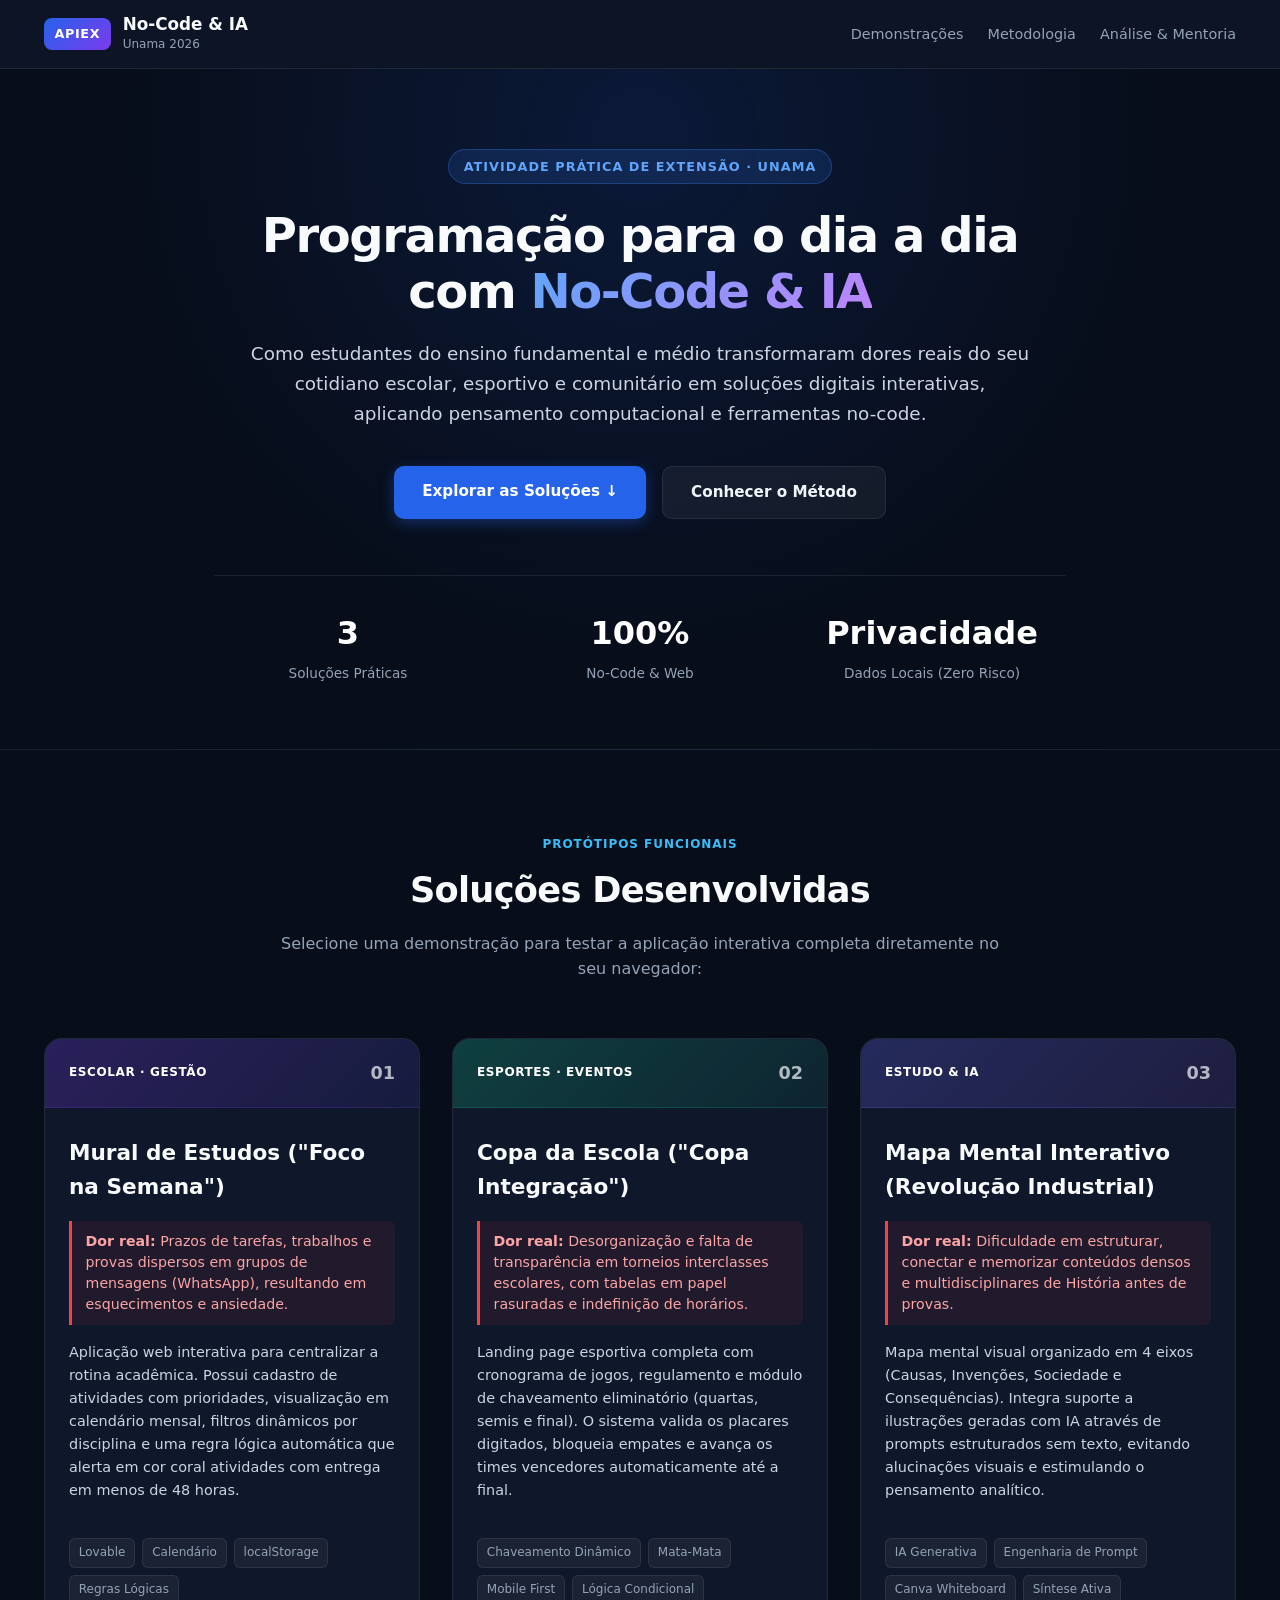
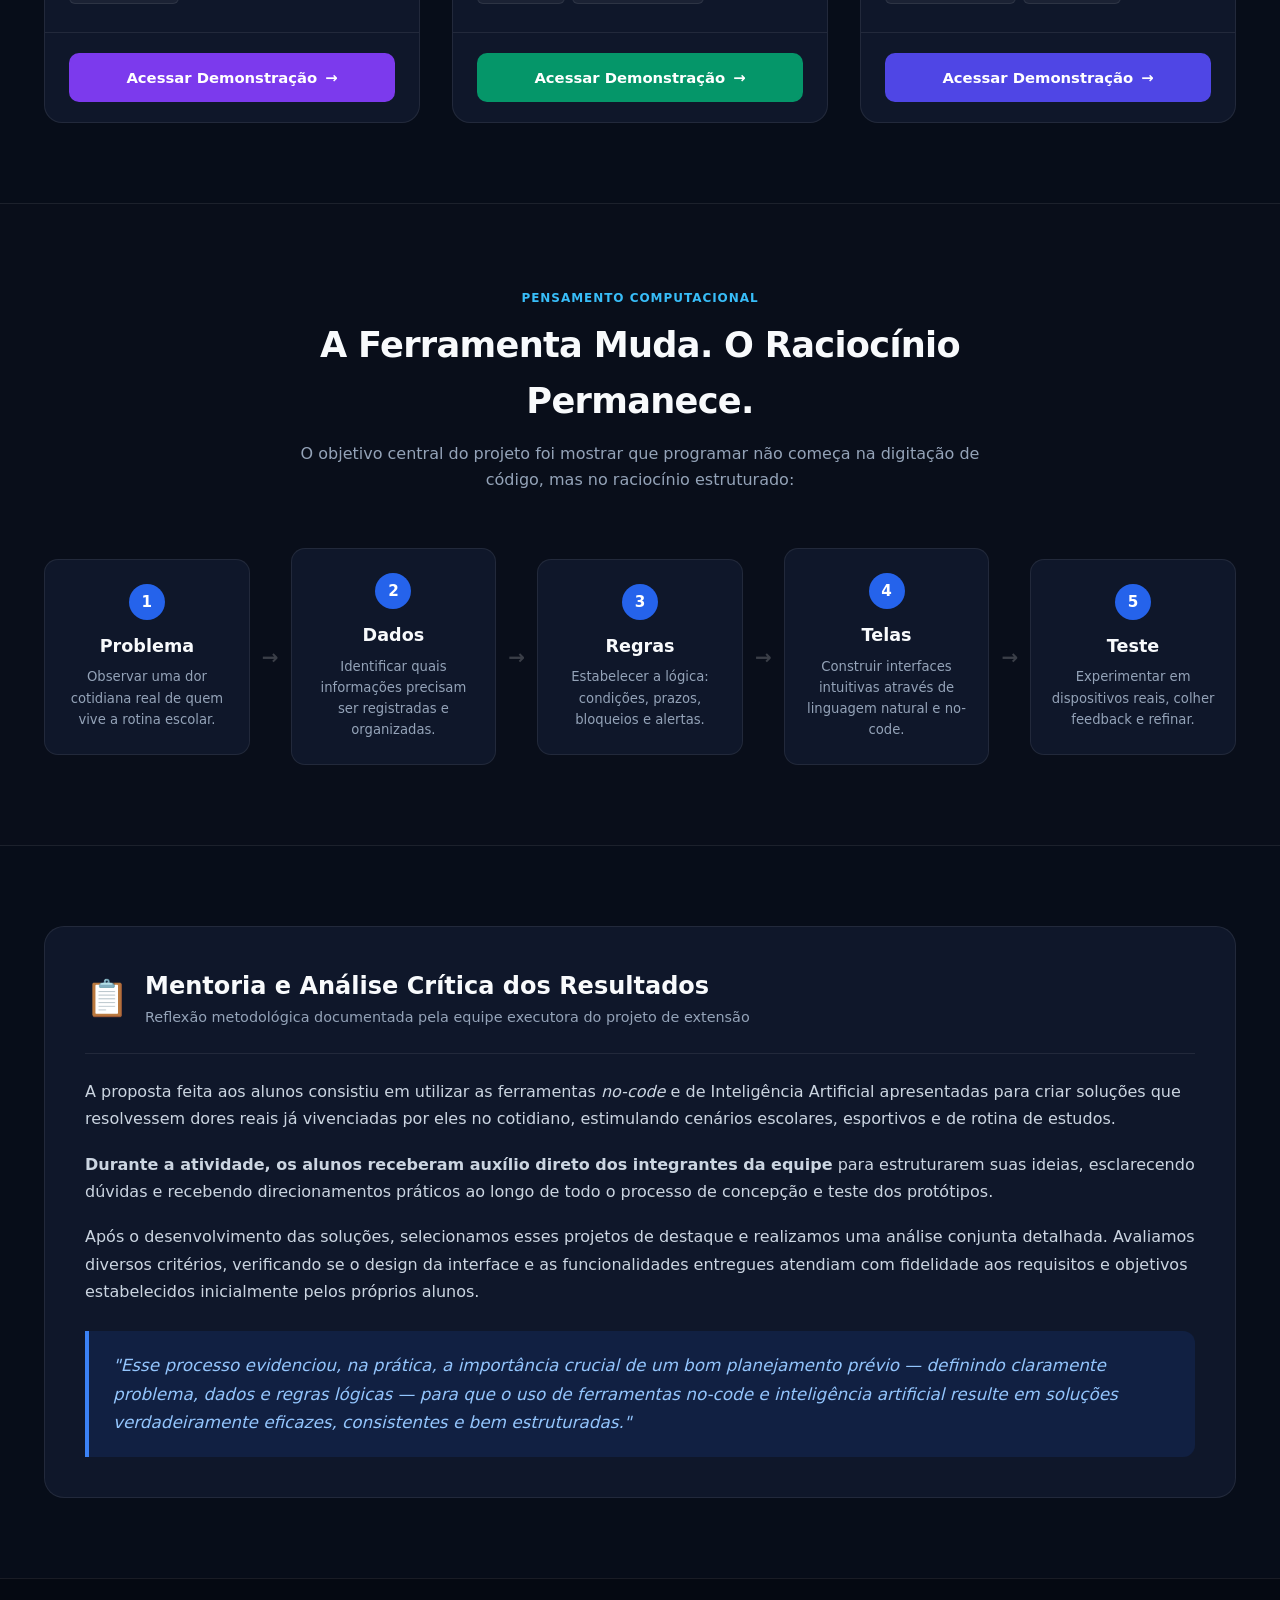
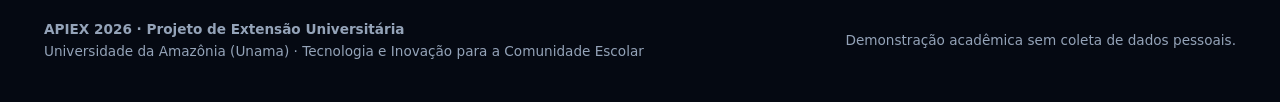
==== index.html @ aa7c6334 "feat: inicializar portal unificado de demonstracoes APIEX 2026 (Unama)" ====
<!doctype html>
<html lang="pt-BR">
<head>
  <meta charset="utf-8">
  <meta name="viewport" content="width=device-width, initial-scale=1">
  <meta name="theme-color" content="#0b1120">
  <meta name="description" content="Portal de Demonstrações APIEX 2026 (Unama) — Programação para o dia a dia com no-code e Inteligência Artificial.">
  <link rel="icon" href="data:image/svg+xml,<svg xmlns=%22http://www.w3.org/2000/svg%22 viewBox=%220 0 100 100%22><rect width=%22100%22 height=%22100%22 rx=%2225%22 fill=%22%232563eb%22/><text x=%2250%22 y=%2268%22 text-anchor=%22middle%22 font-size=%2250%22 fill=%22white%22>⚡</text></svg>">
  <title>APIEX 2026 · Portal de Demonstrações No-Code</title>
  <link rel="stylesheet" href="styles.css">
  <link rel="stylesheet" href="global-nav.css">
</head>
<body>
  <!-- Header de Navegação -->
  <header class="hub-header">
    <div class="hub-container nav-container">
      <a class="hub-brand" href="#inicio">
        <span class="hub-brand-badge">APIEX</span>
        <div>
          <span class="hub-brand-title">No-Code & IA</span>
          <span class="hub-brand-sub">Unama 2026</span>
        </div>
      </a>
      <nav class="hub-nav">
        <a href="#demos">Demonstrações</a>
        <a href="#metodo">Metodologia</a>
        <a href="#analise">Análise & Mentoria</a>
      </nav>
    </div>
  </header>

  <main id="inicio">
    <!-- Hero Section -->
    <section class="hub-hero">
      <div class="hub-container hero-container">
        <div class="hero-badge">Atividade Prática de Extensão · Unama</div>
        <h1 class="hero-title">Programação para o dia a dia com <span>No-Code & IA</span></h1>
        <p class="hero-desc">
          Como estudantes do ensino fundamental e médio transformaram dores reais do seu cotidiano escolar, esportivo e comunitário em soluções digitais interativas, aplicando pensamento computacional e ferramentas no-code.
        </p>
        <div class="hero-buttons">
          <a class="btn-primary" href="#demos">Explorar as Soluções <span aria-hidden="true">↓</span></a>
          <a class="btn-secondary" href="#metodo">Conhecer o Método</a>
        </div>
        <div class="hero-kpis">
          <div class="kpi-card">
            <strong>3</strong>
            <span>Soluções Práticas</span>
          </div>
          <div class="kpi-card">
            <strong>100%</strong>
            <span>No-Code & Web</span>
          </div>
          <div class="kpi-card">
            <strong>Privacidade</strong>
            <span>Dados Locais (Zero Risco)</span>
          </div>
        </div>
      </div>
    </section>

    <!-- Seção de Demos / Soluções -->
    <section class="hub-section" id="demos">
      <div class="hub-container">
        <div class="section-heading">
          <span class="section-tag">Protótipos Funcionais</span>
          <h2>Soluções Desenvolvidas</h2>
          <p>Selecione uma demonstração para testar a aplicação interativa completa diretamente no seu navegador:</p>
        </div>

        <div class="demos-grid">
          <!-- Card 1: Mural de Estudos -->
          <article class="demo-card">
            <div class="demo-card-top purple-theme">
              <span class="demo-badge">Escolar · Gestão</span>
              <span class="demo-num">01</span>
            </div>
            <div class="demo-card-body">
              <h3>Mural de Estudos ("Foco na Semana")</h3>
              <p class="demo-pain"><strong>Dor real:</strong> Prazos de tarefas, trabalhos e provas dispersos em grupos de mensagens (WhatsApp), resultando em esquecimentos e ansiedade.</p>
              <p class="demo-solution">Aplicação web interativa para centralizar a rotina acadêmica. Possui cadastro de atividades com prioridades, visualização em calendário mensal, filtros dinâmicos por disciplina e uma regra lógica automática que alerta em cor coral atividades com entrega em menos de 48 horas.</p>
              
              <div class="demo-tags">
                <span class="tag">Lovable</span>
                <span class="tag">Calendário</span>
                <span class="tag">localStorage</span>
                <span class="tag">Regras Lógicas</span>
              </div>
            </div>
            <div class="demo-card-footer">
              <a class="btn-demo btn-purple" href="./mural-estudos/">
                Acessar Demonstração <span aria-hidden="true">→</span>
              </a>
            </div>
          </article>

          <!-- Card 2: Copa da Escola -->
          <article class="demo-card">
            <div class="demo-card-top green-theme">
              <span class="demo-badge">Esportes · Eventos</span>
              <span class="demo-num">02</span>
            </div>
            <div class="demo-card-body">
              <h3>Copa da Escola ("Copa Integração")</h3>
              <p class="demo-pain"><strong>Dor real:</strong> Desorganização e falta de transparência em torneios interclasses escolares, com tabelas em papel rasuradas e indefinição de horários.</p>
              <p class="demo-solution">Landing page esportiva completa com cronograma de jogos, regulamento e módulo de chaveamento eliminatório (quartas, semis e final). O sistema valida os placares digitados, bloqueia empates e avança os times vencedores automaticamente até a final.</p>
              
              <div class="demo-tags">
                <span class="tag">Chaveamento Dinâmico</span>
                <span class="tag">Mata-Mata</span>
                <span class="tag">Mobile First</span>
                <span class="tag">Lógica Condicional</span>
              </div>
            </div>
            <div class="demo-card-footer">
              <a class="btn-demo btn-green" href="./copa-escola/">
                Acessar Demonstração <span aria-hidden="true">→</span>
              </a>
            </div>
          </article>

          <!-- Card 3: Mapa Mental -->
          <article class="demo-card">
            <div class="demo-card-top indigo-theme">
              <span class="demo-badge">Estudo & IA</span>
              <span class="demo-num">03</span>
            </div>
            <div class="demo-card-body">
              <h3>Mapa Mental Interativo (Revolução Industrial)</h3>
              <p class="demo-pain"><strong>Dor real:</strong> Dificuldade em estruturar, conectar e memorizar conteúdos densos e multidisciplinares de História antes de provas.</p>
              <p class="demo-solution">Mapa mental visual organizado em 4 eixos (Causas, Invenções, Sociedade e Consequências). Integra suporte a ilustrações geradas com IA através de prompts estruturados sem texto, evitando alucinações visuais e estimulando o pensamento analítico.</p>
              
              <div class="demo-tags">
                <span class="tag">IA Generativa</span>
                <span class="tag">Engenharia de Prompt</span>
                <span class="tag">Canva Whiteboard</span>
                <span class="tag">Síntese Ativa</span>
              </div>
            </div>
            <div class="demo-card-footer">
              <a class="btn-demo btn-indigo" href="./mapa-mental/">
                Acessar Demonstração <span aria-hidden="true">→</span>
              </a>
            </div>
          </article>
        </div>
      </div>
    </section>

    <!-- Seção de Metodologia -->
    <section class="hub-section dark-alt" id="metodo">
      <div class="hub-container">
        <div class="section-heading">
          <span class="section-tag">Pensamento Computacional</span>
          <h2>A Ferramenta Muda. O Raciocínio Permanece.</h2>
          <p>O objetivo central do projeto foi mostrar que programar não começa na digitação de código, mas no raciocínio estruturado:</p>
        </div>

        <div class="workflow-steps">
          <div class="work-step">
            <div class="step-circle">1</div>
            <h4>Problema</h4>
            <p>Observar uma dor cotidiana real de quem vive a rotina escolar.</p>
          </div>
          <div class="step-divider">→</div>
          <div class="work-step">
            <div class="step-circle">2</div>
            <h4>Dados</h4>
            <p>Identificar quais informações precisam ser registradas e organizadas.</p>
          </div>
          <div class="step-divider">→</div>
          <div class="work-step">
            <div class="step-circle">3</div>
            <h4>Regras</h4>
            <p>Estabelecer a lógica: condições, prazos, bloqueios e alertas.</p>
          </div>
          <div class="step-divider">→</div>
          <div class="work-step">
            <div class="step-circle">4</div>
            <h4>Telas</h4>
            <p>Construir interfaces intuitivas através de linguagem natural e no-code.</p>
          </div>
          <div class="step-divider">→</div>
          <div class="work-step">
            <div class="step-circle">5</div>
            <h4>Teste</h4>
            <p>Experimentar em dispositivos reais, colher feedback e refinar.</p>
          </div>
        </div>
      </div>
    </section>

    <!-- Seção de Análise e Mentoria -->
    <section class="hub-section" id="analise">
      <div class="hub-container">
        <div class="analysis-box">
          <div class="analysis-header">
            <span class="analysis-icon">📋</span>
            <div>
              <h3>Mentoria e Análise Crítica dos Resultados</h3>
              <p>Reflexão metodológica documentada pela equipe executora do projeto de extensão</p>
            </div>
          </div>
          <div class="analysis-content">
            <p>
              A proposta feita aos alunos consistiu em utilizar as ferramentas <em>no-code</em> e de Inteligência Artificial apresentadas para criar soluções que resolvessem dores reais já vivenciadas por eles no cotidiano, estimulando cenários escolares, esportivos e de rotina de estudos.
            </p>
            <p>
              <strong>Durante a atividade, os alunos receberam auxílio direto dos integrantes da equipe</strong> para estruturarem suas ideias, esclarecendo dúvidas e recebendo direcionamentos práticos ao longo de todo o processo de concepção e teste dos protótipos.
            </p>
            <p>
              Após o desenvolvimento das soluções, selecionamos esses projetos de destaque e realizamos uma análise conjunta detalhada. Avaliamos diversos critérios, verificando se o design da interface e as funcionalidades entregues atendiam com fidelidade aos requisitos e objetivos estabelecidos inicialmente pelos próprios alunos. 
            </p>
            <div class="highlight-quote">
              "Esse processo evidenciou, na prática, a importância crucial de um bom planejamento prévio — definindo claramente problema, dados e regras lógicas — para que o uso de ferramentas no-code e inteligência artificial resulte em soluções verdadeiramente eficazes, consistentes e bem estruturadas."
            </div>
          </div>
        </div>
      </div>
    </section>
  </main>

  <footer class="hub-footer">
    <div class="hub-container footer-container">
      <div>
        <strong>APIEX 2026 · Projeto de Extensão Universitária</strong>
        <p>Universidade da Amazônia (Unama) · Tecnologia e Inovação para a Comunidade Escolar</p>
      </div>
      <div class="footer-note">
        <span>Demonstração acadêmica sem coleta de dados pessoais.</span>
      </div>
    </div>
  </footer>
</body>
</html>
---- styles.css ----
/* Estilos Gerais do Portal de Demonstrações APIEX 2026 */
:root {
  --bg-primary: #070d19;
  --bg-surface: #0f172a;
  --bg-surface-alt: #1e293b;
  --border-color: rgba(255, 255, 255, 0.08);
  --text-main: #f8fafc;
  --text-muted: #94a3b8;
  --accent-blue: #3b82f6;
  --accent-purple: #8b5cf6;
  --accent-green: #10b981;
  --accent-coral: #f43f5e;
}

* {
  box-sizing: border-box;
  margin: 0;
  padding: 0;
}

body {
  font-family: system-ui, -apple-system, BlinkMacSystemFont, 'Segoe UI', Roboto, Helvetica, Arial, sans-serif;
  background-color: var(--bg-primary);
  color: var(--text-main);
  line-height: 1.6;
}

.hub-container {
  max-width: 1240px;
  margin: 0 auto;
  padding: 0 1.5rem;
}

/* Header */
.hub-header {
  background: rgba(15, 23, 42, 0.85);
  backdrop-filter: blur(12px);
  border-bottom: 1px solid var(--border-color);
  position: sticky;
  top: 0;
  z-index: 100;
}

.nav-container {
  display: flex;
  align-items: center;
  justify-content: space-between;
  padding-top: 0.9rem;
  padding-bottom: 0.9rem;
}

.hub-brand {
  display: flex;
  align-items: center;
  gap: 0.75rem;
  text-decoration: none;
  color: var(--text-main);
}

.hub-brand-badge {
  background: linear-gradient(135deg, #2563eb, #7c3aed);
  color: #fff;
  font-weight: 800;
  font-size: 0.8rem;
  padding: 0.35rem 0.65rem;
  border-radius: 8px;
  letter-spacing: 0.05em;
}

.hub-brand-title {
  display: block;
  font-weight: 700;
  font-size: 1.05rem;
  line-height: 1.2;
}

.hub-brand-sub {
  display: block;
  font-size: 0.75rem;
  color: var(--text-muted);
}

.hub-nav {
  display: flex;
  gap: 1.5rem;
}

.hub-nav a {
  color: var(--text-muted);
  text-decoration: none;
  font-size: 0.9rem;
  font-weight: 500;
  transition: color 0.15s ease;
}

.hub-nav a:hover {
  color: #fff;
}

/* Hero Section */
.hub-hero {
  padding: 5rem 0 4rem;
  background: radial-gradient(circle at 50% 10%, rgba(37, 99, 235, 0.15) 0%, transparent 60%);
  border-bottom: 1px solid var(--border-color);
}

.hero-container {
  text-align: center;
  max-width: 900px;
}

.hero-badge {
  display: inline-block;
  font-size: 0.8rem;
  font-weight: 700;
  text-transform: uppercase;
  letter-spacing: 0.08em;
  background: rgba(59, 130, 246, 0.15);
  color: #60a5fa;
  padding: 0.4rem 0.9rem;
  border-radius: 9999px;
  border: 1px solid rgba(59, 130, 246, 0.3);
  margin-bottom: 1.5rem;
}

.hero-title {
  font-size: 3rem;
  font-weight: 800;
  line-height: 1.15;
  letter-spacing: -0.03em;
  margin-bottom: 1.25rem;
}

.hero-title span {
  background: linear-gradient(135deg, #60a5fa 0%, #c084fc 100%);
  -webkit-background-clip: text;
  -webkit-text-fill-color: transparent;
}

.hero-desc {
  font-size: 1.15rem;
  color: #cbd5e1;
  max-width: 780px;
  margin: 0 auto 2.25rem;
  line-height: 1.65;
}

.hero-buttons {
  display: flex;
  justify-content: center;
  gap: 1rem;
  flex-wrap: wrap;
  margin-bottom: 3.5rem;
}

.btn-primary {
  background: #2563eb;
  color: #ffffff;
  padding: 0.85rem 1.75rem;
  border-radius: 10px;
  text-decoration: none;
  font-weight: 600;
  font-size: 0.95rem;
  transition: all 0.2s ease;
  box-shadow: 0 4px 14px rgba(37, 99, 235, 0.35);
}

.btn-primary:hover {
  background: #1d4ed8;
  transform: translateY(-2px);
  box-shadow: 0 6px 20px rgba(37, 99, 235, 0.45);
}

.btn-secondary {
  background: rgba(255, 255, 255, 0.05);
  color: #f1f5f9;
  border: 1px solid var(--border-color);
  padding: 0.85rem 1.75rem;
  border-radius: 10px;
  text-decoration: none;
  font-weight: 600;
  font-size: 0.95rem;
  transition: all 0.2s ease;
}

.btn-secondary:hover {
  background: rgba(255, 255, 255, 0.1);
  color: #ffffff;
}

.hero-kpis {
  display: grid;
  grid-template-columns: repeat(3, 1fr);
  gap: 1.5rem;
  padding-top: 2rem;
  border-top: 1px solid var(--border-color);
}

.kpi-card strong {
  display: block;
  font-size: 2rem;
  font-weight: 800;
  color: #ffffff;
}

.kpi-card span {
  font-size: 0.85rem;
  color: var(--text-muted);
}

/* Seções */
.hub-section {
  padding: 5rem 0;
}

.hub-section.dark-alt {
  background: #090e1a;
  border-top: 1px solid var(--border-color);
  border-bottom: 1px solid var(--border-color);
}

.section-heading {
  text-align: center;
  max-width: 720px;
  margin: 0 auto 3.5rem;
}

.section-tag {
  display: inline-block;
  font-size: 0.75rem;
  font-weight: 700;
  text-transform: uppercase;
  letter-spacing: 0.08em;
  color: #38bdf8;
  margin-bottom: 0.5rem;
}

.section-heading h2 {
  font-size: 2.2rem;
  font-weight: 800;
  letter-spacing: -0.02em;
  margin-bottom: 0.75rem;
}

.section-heading p {
  color: var(--text-muted);
  font-size: 1rem;
}

/* Grid de Demonstrações */
.demos-grid {
  display: grid;
  grid-template-columns: repeat(auto-fit, minmax(340px, 1fr));
  gap: 2rem;
}

.demo-card {
  background: var(--bg-surface);
  border: 1px solid var(--border-color);
  border-radius: 18px;
  overflow: hidden;
  display: flex;
  flex-direction: column;
  transition: transform 0.25s ease, border-color 0.25s ease, box-shadow 0.25s ease;
}

.demo-card:hover {
  transform: translateY(-5px);
  border-color: rgba(255, 255, 255, 0.2);
  box-shadow: 0 16px 36px rgba(0, 0, 0, 0.45);
}

.demo-card-top {
  padding: 1.25rem 1.5rem;
  display: flex;
  justify-content: space-between;
  align-items: center;
}

.demo-card-top.purple-theme {
  background: linear-gradient(135deg, rgba(124, 58, 237, 0.25), rgba(79, 70, 229, 0.1));
  border-bottom: 1px solid rgba(124, 58, 237, 0.2);
}

.demo-card-top.green-theme {
  background: linear-gradient(135deg, rgba(16, 185, 129, 0.25), rgba(5, 150, 105, 0.1));
  border-bottom: 1px solid rgba(16, 185, 129, 0.2);
}

.demo-card-top.indigo-theme {
  background: linear-gradient(135deg, rgba(99, 102, 241, 0.25), rgba(168, 85, 247, 0.1));
  border-bottom: 1px solid rgba(99, 102, 241, 0.2);
}

.demo-badge {
  font-size: 0.75rem;
  font-weight: 700;
  text-transform: uppercase;
  letter-spacing: 0.05em;
  color: #fff;
}

.demo-num {
  font-size: 1.1rem;
  font-weight: 800;
  opacity: 0.7;
}

.demo-card-body {
  padding: 1.75rem 1.5rem;
  flex: 1;
  display: flex;
  flex-direction: column;
}

.demo-card-body h3 {
  font-size: 1.35rem;
  font-weight: 700;
  margin-bottom: 1rem;
}

.demo-pain {
  font-size: 0.885rem;
  color: #fca5a5;
  background: rgba(239, 68, 68, 0.08);
  border-left: 3px solid #ef4444;
  padding: 0.6rem 0.85rem;
  border-radius: 0 6px 6px 0;
  margin-bottom: 1rem;
  line-height: 1.5;
}

.demo-solution {
  font-size: 0.9rem;
  color: #cbd5e1;
  margin-bottom: 1.25rem;
  line-height: 1.6;
}

.demo-tags {
  display: flex;
  flex-wrap: wrap;
  gap: 0.45rem;
  margin-top: auto;
  padding-top: 1rem;
}

.tag {
  font-size: 0.75rem;
  background: rgba(255, 255, 255, 0.05);
  color: var(--text-muted);
  border: 1px solid rgba(255, 255, 255, 0.08);
  padding: 0.25rem 0.55rem;
  border-radius: 6px;
}

.demo-card-footer {
  padding: 1.25rem 1.5rem;
  border-top: 1px solid var(--border-color);
}

.btn-demo {
  display: flex;
  align-items: center;
  justify-content: center;
  gap: 0.5rem;
  width: 100%;
  padding: 0.8rem;
  border-radius: 10px;
  text-decoration: none;
  font-weight: 600;
  font-size: 0.925rem;
  transition: all 0.2s ease;
}

.btn-purple {
  background: #7c3aed;
  color: #fff;
}
.btn-purple:hover {
  background: #6d28d9;
}

.btn-green {
  background: #059669;
  color: #fff;
}
.btn-green:hover {
  background: #047857;
}

.btn-indigo {
  background: #4f46e5;
  color: #fff;
}
.btn-indigo:hover {
  background: #4338ca;
}

/* Etapas do Raciocínio */
.workflow-steps {
  display: flex;
  align-items: center;
  justify-content: space-between;
  gap: 0.75rem;
  flex-wrap: wrap;
}

.work-step {
  background: var(--bg-surface);
  border: 1px solid var(--border-color);
  border-radius: 14px;
  padding: 1.5rem 1.25rem;
  text-align: center;
  flex: 1;
  min-width: 170px;
}

.step-circle {
  width: 36px;
  height: 36px;
  border-radius: 50%;
  background: #2563eb;
  color: #fff;
  font-weight: 800;
  font-size: 0.95rem;
  display: flex;
  align-items: center;
  justify-content: center;
  margin: 0 auto 0.75rem;
}

.work-step h4 {
  font-size: 1.1rem;
  margin-bottom: 0.4rem;
}

.work-step p {
  font-size: 0.825rem;
  color: var(--text-muted);
}

.step-divider {
  color: rgba(255, 255, 255, 0.2);
  font-size: 1.25rem;
  font-weight: bold;
}

/* Análise e Mentoria */
.analysis-box {
  background: var(--bg-surface);
  border: 1px solid var(--border-color);
  border-radius: 20px;
  padding: 2.5rem;
}

.analysis-header {
  display: flex;
  align-items: center;
  gap: 1rem;
  margin-bottom: 1.5rem;
  padding-bottom: 1.5rem;
  border-bottom: 1px solid var(--border-color);
}

.analysis-icon {
  font-size: 2.2rem;
}

.analysis-header h3 {
  font-size: 1.5rem;
  font-weight: 700;
}

.analysis-header p {
  font-size: 0.9rem;
  color: var(--text-muted);
}

.analysis-content {
  display: flex;
  flex-direction: column;
  gap: 1.15rem;
  font-size: 1rem;
  color: #cbd5e1;
  line-height: 1.7;
}

.highlight-quote {
  background: rgba(37, 99, 235, 0.12);
  border-left: 4px solid #3b82f6;
  padding: 1.25rem 1.5rem;
  border-radius: 0 12px 12px 0;
  font-style: italic;
  color: #93c5fd;
  font-size: 1.05rem;
  margin-top: 0.5rem;
}

/* Footer */
.hub-footer {
  border-top: 1px solid var(--border-color);
  padding: 2.5rem 0;
  background: #050912;
}

.footer-container {
  display: flex;
  justify-content: space-between;
  align-items: center;
  flex-wrap: wrap;
  gap: 1rem;
  font-size: 0.85rem;
  color: var(--text-muted);
}

@media (max-width: 840px) {
  .hero-title {
    font-size: 2.2rem;
  }
  .hero-kpis {
    grid-template-columns: 1fr;
    gap: 1rem;
  }
  .workflow-steps {
    flex-direction: column;
  }
  .step-divider {
    display: none;
  }
  .work-step {
    width: 100%;
  }
  .footer-container {
    flex-direction: column;
    text-align: center;
  }
}
---- global-nav.css ----
/* Global Navigation Bar for APIEX Demos Hub */
.apiex-topbar {
  background: #0f172a;
  color: #e2e8f0;
  border-bottom: 1px solid rgba(255, 255, 255, 0.1);
  font-family: system-ui, -apple-system, BlinkMacSystemFont, 'Segoe UI', Roboto, sans-serif;
  font-size: 0.875rem;
  position: sticky;
  top: 0;
  z-index: 9999;
  width: 100%;
  box-shadow: 0 4px 12px rgba(0, 0, 0, 0.15);
}

.apiex-topbar-inner {
  max-width: 1320px;
  margin: 0 auto;
  padding: 0.55rem 1.25rem;
  display: flex;
  align-items: center;
  justify-content: space-between;
  gap: 1rem;
  flex-wrap: wrap;
}

.apiex-back-link {
  display: inline-flex;
  align-items: center;
  gap: 0.45rem;
  color: #38bdf8;
  text-decoration: none;
  font-weight: 600;
  font-size: 0.85rem;
  transition: color 0.15s ease, transform 0.15s ease;
}

.apiex-back-link:hover {
  color: #7dd3fc;
  transform: translateX(-2px);
}

.apiex-demos-nav {
  display: inline-flex;
  align-items: center;
  gap: 0.45rem;
  flex-wrap: wrap;
}

.apiex-label {
  color: #94a3b8;
  font-size: 0.75rem;
  font-weight: 600;
  text-transform: uppercase;
  letter-spacing: 0.05em;
  margin-right: 0.2rem;
}

.apiex-nav-link {
  color: #cbd5e1;
  text-decoration: none;
  padding: 0.25rem 0.7rem;
  border-radius: 9999px;
  background: rgba(255, 255, 255, 0.05);
  border: 1px solid rgba(255, 255, 255, 0.08);
  font-size: 0.8rem;
  transition: all 0.15s ease;
}

.apiex-nav-link:hover {
  background: rgba(255, 255, 255, 0.14);
  color: #ffffff;
}

.apiex-nav-link.active {
  background: #2563eb;
  color: #ffffff;
  border-color: #60a5fa;
  font-weight: 600;
}

@media (max-width: 640px) {
  .apiex-topbar-inner {
    padding: 0.5rem 0.75rem;
  }
  .apiex-label {
    display: none;
  }
}
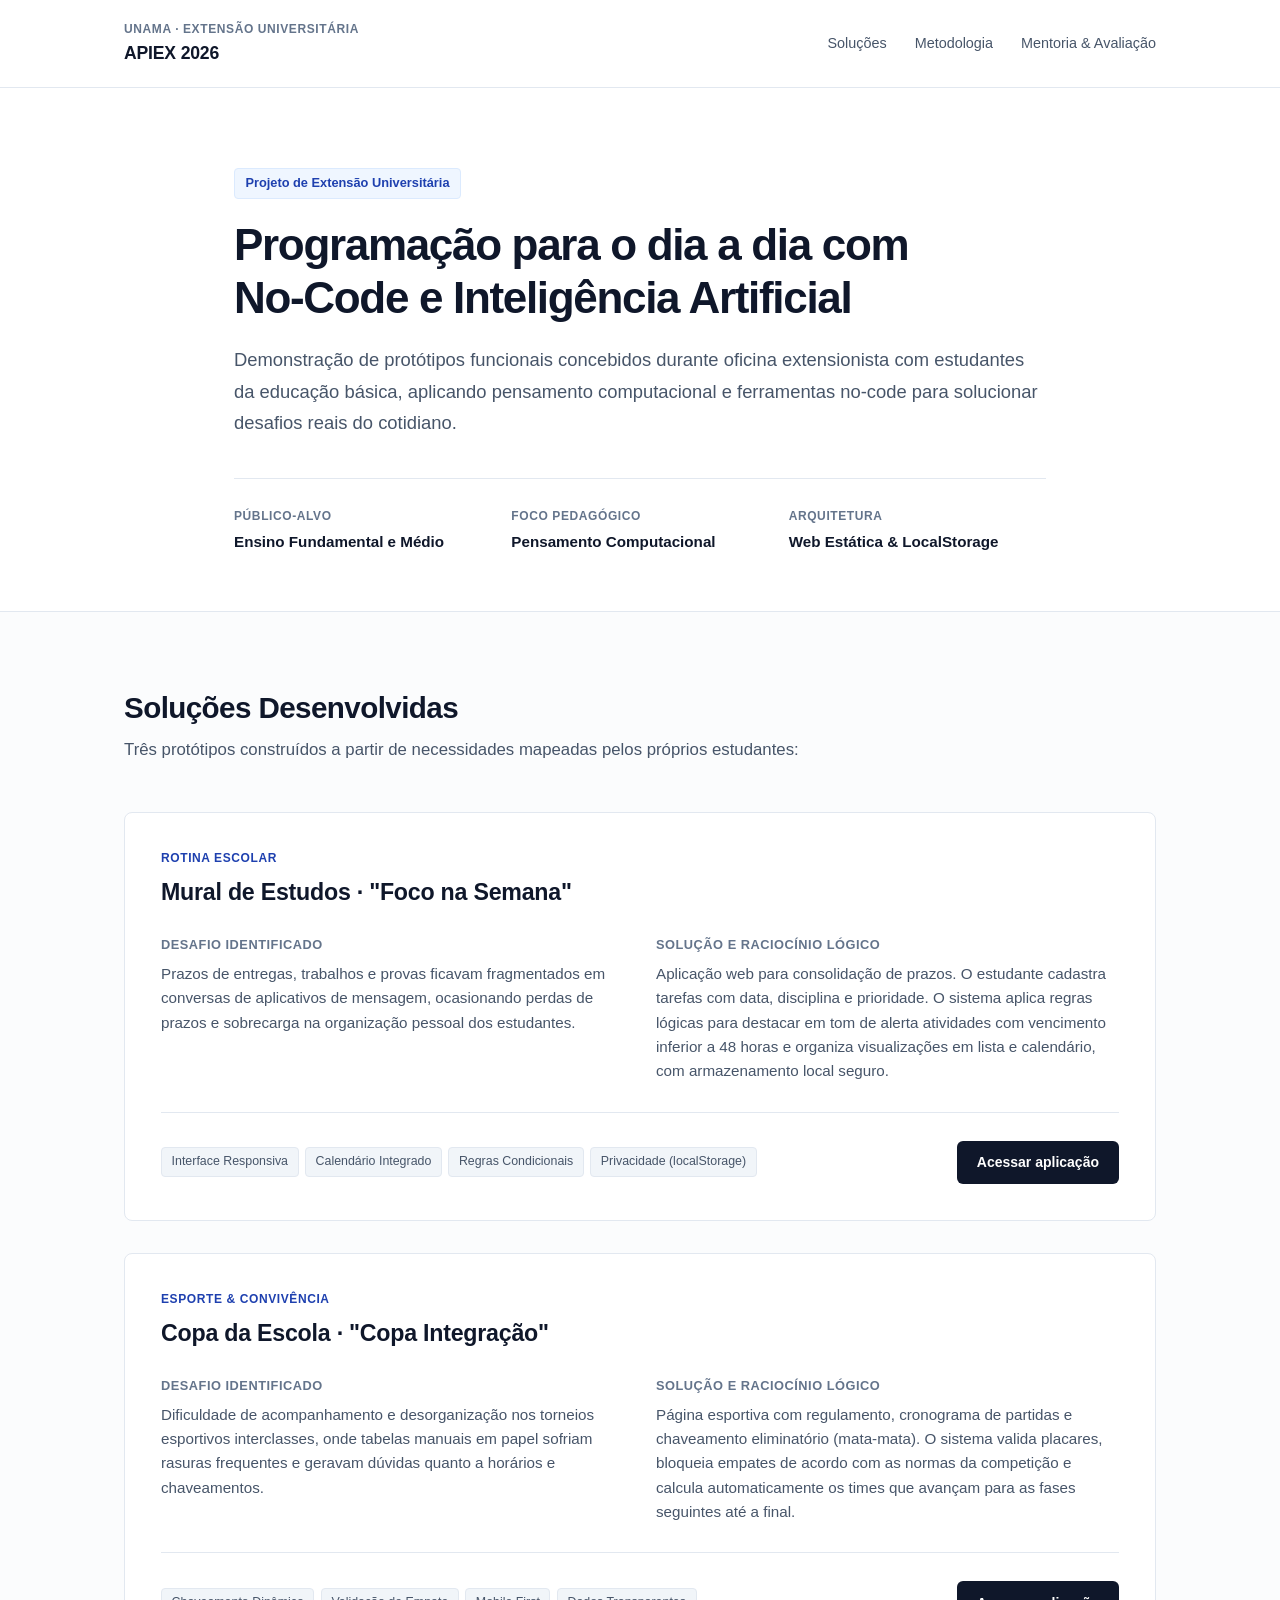
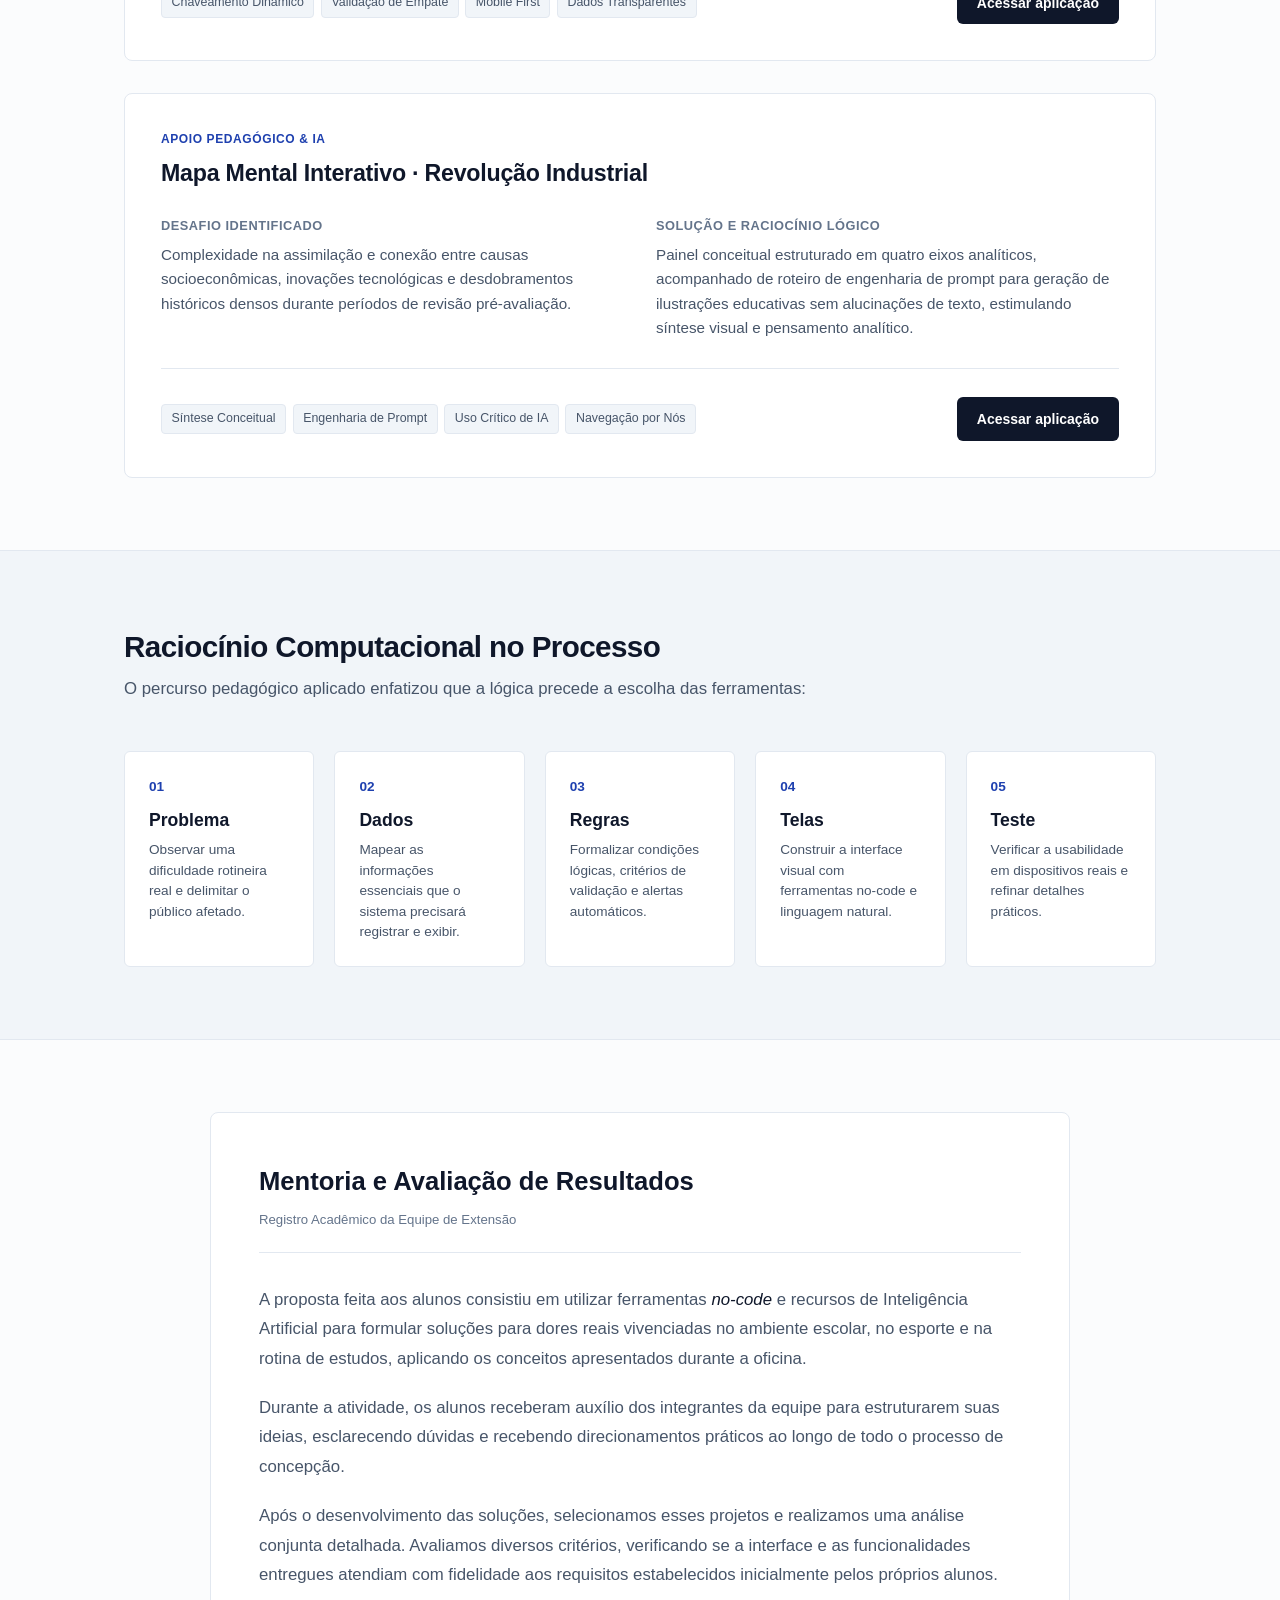
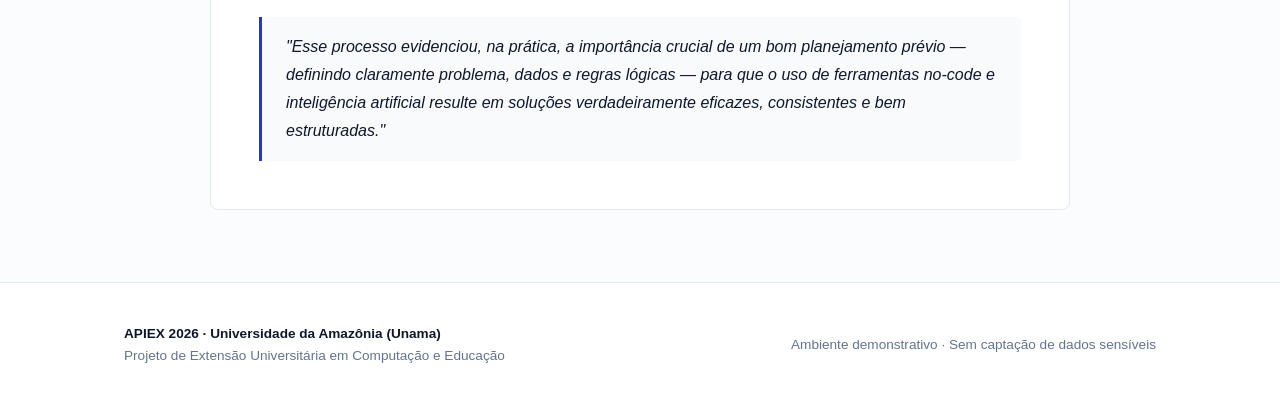
==== commit 13ff7b82: "style: redesign editorial clean removendo padroes genericos de IA" ====
--- a/index.html
+++ b/index.html
@@ -3,231 +3,241 @@
 <head>
   <meta charset="utf-8">
   <meta name="viewport" content="width=device-width, initial-scale=1">
-  <meta name="theme-color" content="#0b1120">
-  <meta name="description" content="Portal de Demonstrações APIEX 2026 (Unama) — Programação para o dia a dia com no-code e Inteligência Artificial.">
-  <link rel="icon" href="data:image/svg+xml,<svg xmlns=%22http://www.w3.org/2000/svg%22 viewBox=%220 0 100 100%22><rect width=%22100%22 height=%22100%22 rx=%2225%22 fill=%22%232563eb%22/><text x=%2250%22 y=%2268%22 text-anchor=%22middle%22 font-size=%2250%22 fill=%22white%22>⚡</text></svg>">
-  <title>APIEX 2026 · Portal de Demonstrações No-Code</title>
+  <meta name="theme-color" content="#ffffff">
+  <meta name="description" content="Portal de Soluções No-Code — Projeto de Extensão Universitária APIEX 2026 (Unama).">
+  <title>APIEX 2026 · Soluções Digitais com No-Code</title>
   <link rel="stylesheet" href="styles.css">
   <link rel="stylesheet" href="global-nav.css">
 </head>
 <body>
-  <!-- Header de Navegação -->
-  <header class="hub-header">
-    <div class="hub-container nav-container">
-      <a class="hub-brand" href="#inicio">
-        <span class="hub-brand-badge">APIEX</span>
-        <div>
-          <span class="hub-brand-title">No-Code & IA</span>
-          <span class="hub-brand-sub">Unama 2026</span>
-        </div>
-      </a>
-      <nav class="hub-nav">
-        <a href="#demos">Demonstrações</a>
-        <a href="#metodo">Metodologia</a>
-        <a href="#analise">Análise & Mentoria</a>
+  <!-- Header Institucional -->
+  <header class="site-header">
+    <div class="container header-container">
+      <div class="brand">
+        <span class="brand-institution">Unama · Extensão Universitária</span>
+        <span class="brand-title">APIEX 2026</span>
+      </div>
+      <nav class="site-nav">
+        <a href="#solucoes">Soluções</a>
+        <a href="#metodologia">Metodologia</a>
+        <a href="#analise">Mentoria & Avaliação</a>
       </nav>
     </div>
   </header>
 
-  <main id="inicio">
-    <!-- Hero Section -->
-    <section class="hub-hero">
-      <div class="hub-container hero-container">
-        <div class="hero-badge">Atividade Prática de Extensão · Unama</div>
-        <h1 class="hero-title">Programação para o dia a dia com <span>No-Code & IA</span></h1>
-        <p class="hero-desc">
-          Como estudantes do ensino fundamental e médio transformaram dores reais do seu cotidiano escolar, esportivo e comunitário em soluções digitais interativas, aplicando pensamento computacional e ferramentas no-code.
+  <main>
+    <!-- Hero / Apresentação -->
+    <section class="hero-section">
+      <div class="container hero-container">
+        <div class="meta-label">Projeto de Extensão Universitária</div>
+        <h1 class="hero-title">Programação para o dia a dia com No-Code e Inteligência Artificial</h1>
+        <p class="hero-lead">
+          Demonstração de protótipos funcionais concebidos durante oficina extensionista com estudantes da educação básica, aplicando pensamento computacional e ferramentas no-code para solucionar desafios reais do cotidiano.
         </p>
-        <div class="hero-buttons">
-          <a class="btn-primary" href="#demos">Explorar as Soluções <span aria-hidden="true">↓</span></a>
-          <a class="btn-secondary" href="#metodo">Conhecer o Método</a>
-        </div>
-        <div class="hero-kpis">
-          <div class="kpi-card">
-            <strong>3</strong>
-            <span>Soluções Práticas</span>
-          </div>
-          <div class="kpi-card">
-            <strong>100%</strong>
-            <span>No-Code & Web</span>
-          </div>
-          <div class="kpi-card">
-            <strong>Privacidade</strong>
-            <span>Dados Locais (Zero Risco)</span>
-          </div>
-        </div>
-      </div>
-    </section>
-
-    <!-- Seção de Demos / Soluções -->
-    <section class="hub-section" id="demos">
-      <div class="hub-container">
-        <div class="section-heading">
-          <span class="section-tag">Protótipos Funcionais</span>
+        <div class="hero-meta-bar">
+          <div class="meta-item">
+            <span class="meta-key">Público-alvo</span>
+            <span class="meta-val">Ensino Fundamental e Médio</span>
+          </div>
+          <div class="meta-item">
+            <span class="meta-key">Foco pedagógico</span>
+            <span class="meta-val">Pensamento Computacional</span>
+          </div>
+          <div class="meta-item">
+            <span class="meta-key">Arquitetura</span>
+            <span class="meta-val">Web Estática & LocalStorage</span>
+          </div>
+        </div>
+      </div>
+    </section>
+
+    <!-- Soluções Desenvolvidas -->
+    <section class="section" id="solucoes">
+      <div class="container">
+        <div class="section-intro">
           <h2>Soluções Desenvolvidas</h2>
-          <p>Selecione uma demonstração para testar a aplicação interativa completa diretamente no seu navegador:</p>
-        </div>
-
-        <div class="demos-grid">
-          <!-- Card 1: Mural de Estudos -->
-          <article class="demo-card">
-            <div class="demo-card-top purple-theme">
-              <span class="demo-badge">Escolar · Gestão</span>
-              <span class="demo-num">01</span>
-            </div>
-            <div class="demo-card-body">
-              <h3>Mural de Estudos ("Foco na Semana")</h3>
-              <p class="demo-pain"><strong>Dor real:</strong> Prazos de tarefas, trabalhos e provas dispersos em grupos de mensagens (WhatsApp), resultando em esquecimentos e ansiedade.</p>
-              <p class="demo-solution">Aplicação web interativa para centralizar a rotina acadêmica. Possui cadastro de atividades com prioridades, visualização em calendário mensal, filtros dinâmicos por disciplina e uma regra lógica automática que alerta em cor coral atividades com entrega em menos de 48 horas.</p>
-              
-              <div class="demo-tags">
-                <span class="tag">Lovable</span>
-                <span class="tag">Calendário</span>
-                <span class="tag">localStorage</span>
-                <span class="tag">Regras Lógicas</span>
-              </div>
-            </div>
-            <div class="demo-card-footer">
-              <a class="btn-demo btn-purple" href="./mural-estudos/">
-                Acessar Demonstração <span aria-hidden="true">→</span>
-              </a>
+          <p>Três protótipos construídos a partir de necessidades mapeadas pelos próprios estudantes:</p>
+        </div>
+
+        <div class="showcase-list">
+          <!-- Projeto 1: Mural de Estudos -->
+          <article class="showcase-item">
+            <div class="showcase-header">
+              <div class="showcase-domain">Rotina Escolar</div>
+              <h3>Mural de Estudos · "Foco na Semana"</h3>
+            </div>
+            
+            <div class="showcase-grid">
+              <div class="showcase-col">
+                <div class="info-block">
+                  <span class="info-label">Desafio identificado</span>
+                  <p>Prazos de entregas, trabalhos e provas ficavam fragmentados em conversas de aplicativos de mensagem, ocasionando perdas de prazos e sobrecarga na organização pessoal dos estudantes.</p>
+                </div>
+              </div>
+
+              <div class="showcase-col">
+                <div class="info-block">
+                  <span class="info-label">Solução e raciocínio lógico</span>
+                  <p>Aplicação web para consolidação de prazos. O estudante cadastra tarefas com data, disciplina e prioridade. O sistema aplica regras lógicas para destacar em tom de alerta atividades com vencimento inferior a 48 horas e organiza visualizações em lista e calendário, com armazenamento local seguro.</p>
+                </div>
+              </div>
+            </div>
+
+            <div class="showcase-footer">
+              <div class="tag-group">
+                <span class="tag">Interface Responsiva</span>
+                <span class="tag">Calendário Integrado</span>
+                <span class="tag">Regras Condicionais</span>
+                <span class="tag">Privacidade (localStorage)</span>
+              </div>
+              <a class="action-btn" href="./mural-estudos/">Acessar aplicação</a>
             </div>
           </article>
 
-          <!-- Card 2: Copa da Escola -->
-          <article class="demo-card">
-            <div class="demo-card-top green-theme">
-              <span class="demo-badge">Esportes · Eventos</span>
-              <span class="demo-num">02</span>
-            </div>
-            <div class="demo-card-body">
-              <h3>Copa da Escola ("Copa Integração")</h3>
-              <p class="demo-pain"><strong>Dor real:</strong> Desorganização e falta de transparência em torneios interclasses escolares, com tabelas em papel rasuradas e indefinição de horários.</p>
-              <p class="demo-solution">Landing page esportiva completa com cronograma de jogos, regulamento e módulo de chaveamento eliminatório (quartas, semis e final). O sistema valida os placares digitados, bloqueia empates e avança os times vencedores automaticamente até a final.</p>
-              
-              <div class="demo-tags">
+          <!-- Projeto 2: Copa da Escola -->
+          <article class="showcase-item">
+            <div class="showcase-header">
+              <div class="showcase-domain">Esporte & Convivência</div>
+              <h3>Copa da Escola · "Copa Integração"</h3>
+            </div>
+            
+            <div class="showcase-grid">
+              <div class="showcase-col">
+                <div class="info-block">
+                  <span class="info-label">Desafio identificado</span>
+                  <p>Dificuldade de acompanhamento e desorganização nos torneios esportivos interclasses, onde tabelas manuais em papel sofriam rasuras frequentes e geravam dúvidas quanto a horários e chaveamentos.</p>
+                </div>
+              </div>
+
+              <div class="showcase-col">
+                <div class="info-block">
+                  <span class="info-label">Solução e raciocínio lógico</span>
+                  <p>Página esportiva com regulamento, cronograma de partidas e chaveamento eliminatório (mata-mata). O sistema valida placares, bloqueia empates de acordo com as normas da competição e calcula automaticamente os times que avançam para as fases seguintes até a final.</p>
+                </div>
+              </div>
+            </div>
+
+            <div class="showcase-footer">
+              <div class="tag-group">
                 <span class="tag">Chaveamento Dinâmico</span>
-                <span class="tag">Mata-Mata</span>
+                <span class="tag">Validação de Empate</span>
                 <span class="tag">Mobile First</span>
-                <span class="tag">Lógica Condicional</span>
-              </div>
-            </div>
-            <div class="demo-card-footer">
-              <a class="btn-demo btn-green" href="./copa-escola/">
-                Acessar Demonstração <span aria-hidden="true">→</span>
-              </a>
+                <span class="tag">Dados Transparentes</span>
+              </div>
+              <a class="action-btn" href="./copa-escola/">Acessar aplicação</a>
             </div>
           </article>
 
-          <!-- Card 3: Mapa Mental -->
-          <article class="demo-card">
-            <div class="demo-card-top indigo-theme">
-              <span class="demo-badge">Estudo & IA</span>
-              <span class="demo-num">03</span>
-            </div>
-            <div class="demo-card-body">
-              <h3>Mapa Mental Interativo (Revolução Industrial)</h3>
-              <p class="demo-pain"><strong>Dor real:</strong> Dificuldade em estruturar, conectar e memorizar conteúdos densos e multidisciplinares de História antes de provas.</p>
-              <p class="demo-solution">Mapa mental visual organizado em 4 eixos (Causas, Invenções, Sociedade e Consequências). Integra suporte a ilustrações geradas com IA através de prompts estruturados sem texto, evitando alucinações visuais e estimulando o pensamento analítico.</p>
-              
-              <div class="demo-tags">
-                <span class="tag">IA Generativa</span>
+          <!-- Projeto 3: Mapa Mental -->
+          <article class="showcase-item">
+            <div class="showcase-header">
+              <div class="showcase-domain">Apoio Pedagógico & IA</div>
+              <h3>Mapa Mental Interativo · Revolução Industrial</h3>
+            </div>
+            
+            <div class="showcase-grid">
+              <div class="showcase-col">
+                <div class="info-block">
+                  <span class="info-label">Desafio identificado</span>
+                  <p>Complexidade na assimilação e conexão entre causas socioeconômicas, inovações tecnológicas e desdobramentos históricos densos durante períodos de revisão pré-avaliação.</p>
+                </div>
+              </div>
+
+              <div class="showcase-col">
+                <div class="info-block">
+                  <span class="info-label">Solução e raciocínio lógico</span>
+                  <p>Painel conceitual estruturado em quatro eixos analíticos, acompanhado de roteiro de engenharia de prompt para geração de ilustrações educativas sem alucinações de texto, estimulando síntese visual e pensamento analítico.</p>
+                </div>
+              </div>
+            </div>
+
+            <div class="showcase-footer">
+              <div class="tag-group">
+                <span class="tag">Síntese Conceitual</span>
                 <span class="tag">Engenharia de Prompt</span>
-                <span class="tag">Canva Whiteboard</span>
-                <span class="tag">Síntese Ativa</span>
-              </div>
-            </div>
-            <div class="demo-card-footer">
-              <a class="btn-demo btn-indigo" href="./mapa-mental/">
-                Acessar Demonstração <span aria-hidden="true">→</span>
-              </a>
+                <span class="tag">Uso Crítico de IA</span>
+                <span class="tag">Navegação por Nós</span>
+              </div>
+              <a class="action-btn" href="./mapa-mental/">Acessar aplicação</a>
             </div>
           </article>
         </div>
       </div>
     </section>
 
-    <!-- Seção de Metodologia -->
-    <section class="hub-section dark-alt" id="metodo">
-      <div class="hub-container">
-        <div class="section-heading">
-          <span class="section-tag">Pensamento Computacional</span>
-          <h2>A Ferramenta Muda. O Raciocínio Permanece.</h2>
-          <p>O objetivo central do projeto foi mostrar que programar não começa na digitação de código, mas no raciocínio estruturado:</p>
-        </div>
-
-        <div class="workflow-steps">
-          <div class="work-step">
-            <div class="step-circle">1</div>
+    <!-- Metodologia -->
+    <section class="section section-muted" id="metodologia">
+      <div class="container">
+        <div class="section-intro">
+          <h2>Raciocínio Computacional no Processo</h2>
+          <p>O percurso pedagógico aplicado enfatizou que a lógica precede a escolha das ferramentas:</p>
+        </div>
+
+        <div class="steps-grid">
+          <div class="step-card">
+            <span class="step-index">01</span>
             <h4>Problema</h4>
-            <p>Observar uma dor cotidiana real de quem vive a rotina escolar.</p>
-          </div>
-          <div class="step-divider">→</div>
-          <div class="work-step">
-            <div class="step-circle">2</div>
+            <p>Observar uma dificuldade rotineira real e delimitar o público afetado.</p>
+          </div>
+          <div class="step-card">
+            <span class="step-index">02</span>
             <h4>Dados</h4>
-            <p>Identificar quais informações precisam ser registradas e organizadas.</p>
-          </div>
-          <div class="step-divider">→</div>
-          <div class="work-step">
-            <div class="step-circle">3</div>
+            <p>Mapear as informações essenciais que o sistema precisará registrar e exibir.</p>
+          </div>
+          <div class="step-card">
+            <span class="step-index">03</span>
             <h4>Regras</h4>
-            <p>Estabelecer a lógica: condições, prazos, bloqueios e alertas.</p>
-          </div>
-          <div class="step-divider">→</div>
-          <div class="work-step">
-            <div class="step-circle">4</div>
+            <p>Formalizar condições lógicas, critérios de validação e alertas automáticos.</p>
+          </div>
+          <div class="step-card">
+            <span class="step-index">04</span>
             <h4>Telas</h4>
-            <p>Construir interfaces intuitivas através de linguagem natural e no-code.</p>
-          </div>
-          <div class="step-divider">→</div>
-          <div class="work-step">
-            <div class="step-circle">5</div>
+            <p>Construir a interface visual com ferramentas no-code e linguagem natural.</p>
+          </div>
+          <div class="step-card">
+            <span class="step-index">05</span>
             <h4>Teste</h4>
-            <p>Experimentar em dispositivos reais, colher feedback e refinar.</p>
-          </div>
-        </div>
-      </div>
-    </section>
-
-    <!-- Seção de Análise e Mentoria -->
-    <section class="hub-section" id="analise">
-      <div class="hub-container">
-        <div class="analysis-box">
-          <div class="analysis-header">
-            <span class="analysis-icon">📋</span>
-            <div>
-              <h3>Mentoria e Análise Crítica dos Resultados</h3>
-              <p>Reflexão metodológica documentada pela equipe executora do projeto de extensão</p>
-            </div>
-          </div>
-          <div class="analysis-content">
+            <p>Verificar a usabilidade em dispositivos reais e refinar detalhes práticos.</p>
+          </div>
+        </div>
+      </div>
+    </section>
+
+    <!-- Análise e Mentoria -->
+    <section class="section" id="analise">
+      <div class="container">
+        <div class="editorial-card">
+          <div class="editorial-header">
+            <h3>Mentoria e Avaliação de Resultados</h3>
+            <span class="editorial-meta">Registro Acadêmico da Equipe de Extensão</span>
+          </div>
+          <div class="editorial-body">
             <p>
-              A proposta feita aos alunos consistiu em utilizar as ferramentas <em>no-code</em> e de Inteligência Artificial apresentadas para criar soluções que resolvessem dores reais já vivenciadas por eles no cotidiano, estimulando cenários escolares, esportivos e de rotina de estudos.
+              A proposta feita aos alunos consistiu em utilizar ferramentas <em>no-code</em> e recursos de Inteligência Artificial para formular soluções para dores reais vivenciadas no ambiente escolar, no esporte e na rotina de estudos, aplicando os conceitos apresentados durante a oficina.
             </p>
             <p>
-              <strong>Durante a atividade, os alunos receberam auxílio direto dos integrantes da equipe</strong> para estruturarem suas ideias, esclarecendo dúvidas e recebendo direcionamentos práticos ao longo de todo o processo de concepção e teste dos protótipos.
+              Durante a atividade, os alunos receberam auxílio dos integrantes da equipe para estruturarem suas ideias, esclarecendo dúvidas e recebendo direcionamentos práticos ao longo de todo o processo de concepção.
             </p>
             <p>
-              Após o desenvolvimento das soluções, selecionamos esses projetos de destaque e realizamos uma análise conjunta detalhada. Avaliamos diversos critérios, verificando se o design da interface e as funcionalidades entregues atendiam com fidelidade aos requisitos e objetivos estabelecidos inicialmente pelos próprios alunos. 
+              Após o desenvolvimento das soluções, selecionamos esses projetos e realizamos uma análise conjunta detalhada. Avaliamos diversos critérios, verificando se a interface e as funcionalidades entregues atendiam com fidelidade aos requisitos estabelecidos inicialmente pelos próprios alunos.
             </p>
-            <div class="highlight-quote">
+            <blockquote class="editorial-quote">
               "Esse processo evidenciou, na prática, a importância crucial de um bom planejamento prévio — definindo claramente problema, dados e regras lógicas — para que o uso de ferramentas no-code e inteligência artificial resulte em soluções verdadeiramente eficazes, consistentes e bem estruturadas."
-            </div>
+            </blockquote>
           </div>
         </div>
       </div>
     </section>
   </main>
 
-  <footer class="hub-footer">
-    <div class="hub-container footer-container">
-      <div>
-        <strong>APIEX 2026 · Projeto de Extensão Universitária</strong>
-        <p>Universidade da Amazônia (Unama) · Tecnologia e Inovação para a Comunidade Escolar</p>
-      </div>
-      <div class="footer-note">
-        <span>Demonstração acadêmica sem coleta de dados pessoais.</span>
+  <footer class="site-footer">
+    <div class="container footer-container">
+      <div class="footer-left">
+        <strong>APIEX 2026 · Universidade da Amazônia (Unama)</strong>
+        <span>Projeto de Extensão Universitária em Computação e Educação</span>
+      </div>
+      <div class="footer-right">
+        <span>Ambiente demonstrativo · Sem captação de dados sensíveis</span>
       </div>
     </div>
   </footer>
--- a/styles.css
+++ b/styles.css
@@ -1,15 +1,17 @@
-/* Estilos Gerais do Portal de Demonstrações APIEX 2026 */
+/* Estilos Editoriais Clean — APIEX 2026 (Unama) */
+
 :root {
-  --bg-primary: #070d19;
-  --bg-surface: #0f172a;
-  --bg-surface-alt: #1e293b;
-  --border-color: rgba(255, 255, 255, 0.08);
-  --text-main: #f8fafc;
-  --text-muted: #94a3b8;
-  --accent-blue: #3b82f6;
-  --accent-purple: #8b5cf6;
-  --accent-green: #10b981;
-  --accent-coral: #f43f5e;
+  --bg-page: #fbfcfd;
+  --bg-surface: #ffffff;
+  --bg-subtle: #f1f5f9;
+  --border-subtle: #e2e8f0;
+  --border-strong: #cbd5e1;
+  --text-primary: #0f172a;
+  --text-secondary: #475569;
+  --text-tertiary: #64748b;
+  --accent-blue: #1e40af;
+  --accent-blue-hover: #1d4ed8;
+  --max-width: 1080px;
 }
 
 * {
@@ -18,490 +20,378 @@
   padding: 0;
 }
 
+html {
+  scroll-behavior: smooth;
+}
+
 body {
-  font-family: system-ui, -apple-system, BlinkMacSystemFont, 'Segoe UI', Roboto, Helvetica, Arial, sans-serif;
-  background-color: var(--bg-primary);
-  color: var(--text-main);
+  font-family: -apple-system, BlinkMacSystemFont, "Segoe UI", Roboto, "Helvetica Neue", Arial, sans-serif;
+  background-color: var(--bg-page);
+  color: var(--text-primary);
   line-height: 1.6;
-}
-
-.hub-container {
-  max-width: 1240px;
+  -webkit-font-smoothing: antialiased;
+}
+
+.container {
+  max-width: var(--max-width);
   margin: 0 auto;
   padding: 0 1.5rem;
 }
 
 /* Header */
-.hub-header {
-  background: rgba(15, 23, 42, 0.85);
-  backdrop-filter: blur(12px);
-  border-bottom: 1px solid var(--border-color);
-  position: sticky;
-  top: 0;
-  z-index: 100;
-}
-
-.nav-container {
+.site-header {
+  background: var(--bg-surface);
+  border-bottom: 1px solid var(--border-subtle);
+}
+
+.header-container {
   display: flex;
   align-items: center;
   justify-content: space-between;
-  padding-top: 0.9rem;
-  padding-bottom: 0.9rem;
-}
-
-.hub-brand {
-  display: flex;
-  align-items: center;
-  gap: 0.75rem;
-  text-decoration: none;
-  color: var(--text-main);
-}
-
-.hub-brand-badge {
-  background: linear-gradient(135deg, #2563eb, #7c3aed);
-  color: #fff;
-  font-weight: 800;
-  font-size: 0.8rem;
-  padding: 0.35rem 0.65rem;
-  border-radius: 8px;
+  padding-top: 1.25rem;
+  padding-bottom: 1.25rem;
+}
+
+.brand {
+  display: flex;
+  flex-direction: column;
+}
+
+.brand-institution {
+  font-size: 0.75rem;
+  text-transform: uppercase;
   letter-spacing: 0.05em;
-}
-
-.hub-brand-title {
-  display: block;
-  font-weight: 700;
-  font-size: 1.05rem;
-  line-height: 1.2;
-}
-
-.hub-brand-sub {
-  display: block;
-  font-size: 0.75rem;
-  color: var(--text-muted);
-}
-
-.hub-nav {
-  display: flex;
-  gap: 1.5rem;
-}
-
-.hub-nav a {
-  color: var(--text-muted);
+  color: var(--text-tertiary);
+  font-weight: 600;
+}
+
+.brand-title {
+  font-size: 1.1rem;
+  font-weight: 700;
+  color: var(--text-primary);
+  letter-spacing: -0.01em;
+}
+
+.site-nav {
+  display: flex;
+  gap: 1.75rem;
+}
+
+.site-nav a {
+  color: var(--text-secondary);
   text-decoration: none;
   font-size: 0.9rem;
   font-weight: 500;
   transition: color 0.15s ease;
 }
 
-.hub-nav a:hover {
-  color: #fff;
+.site-nav a:hover {
+  color: var(--accent-blue);
 }
 
 /* Hero Section */
-.hub-hero {
-  padding: 5rem 0 4rem;
-  background: radial-gradient(circle at 50% 10%, rgba(37, 99, 235, 0.15) 0%, transparent 60%);
-  border-bottom: 1px solid var(--border-color);
+.hero-section {
+  padding: 5rem 0 3.5rem;
+  background: var(--bg-surface);
+  border-bottom: 1px solid var(--border-subtle);
 }
 
 .hero-container {
-  text-align: center;
-  max-width: 900px;
-}
-
-.hero-badge {
+  max-width: 860px;
+}
+
+.meta-label {
   display: inline-block;
   font-size: 0.8rem;
-  font-weight: 700;
-  text-transform: uppercase;
-  letter-spacing: 0.08em;
-  background: rgba(59, 130, 246, 0.15);
-  color: #60a5fa;
-  padding: 0.4rem 0.9rem;
-  border-radius: 9999px;
-  border: 1px solid rgba(59, 130, 246, 0.3);
-  margin-bottom: 1.5rem;
+  font-weight: 600;
+  color: var(--accent-blue);
+  background: #eff6ff;
+  border: 1px solid #dbeafe;
+  padding: 0.25rem 0.65rem;
+  border-radius: 4px;
+  margin-bottom: 1.25rem;
 }
 
 .hero-title {
-  font-size: 3rem;
+  font-size: 2.75rem;
   font-weight: 800;
-  line-height: 1.15;
+  line-height: 1.2;
   letter-spacing: -0.03em;
+  color: var(--text-primary);
   margin-bottom: 1.25rem;
-}
-
-.hero-title span {
-  background: linear-gradient(135deg, #60a5fa 0%, #c084fc 100%);
-  -webkit-background-clip: text;
-  -webkit-text-fill-color: transparent;
-}
-
-.hero-desc {
+  text-wrap: balance;
+}
+
+.hero-lead {
   font-size: 1.15rem;
-  color: #cbd5e1;
-  max-width: 780px;
-  margin: 0 auto 2.25rem;
-  line-height: 1.65;
-}
-
-.hero-buttons {
-  display: flex;
-  justify-content: center;
-  gap: 1rem;
-  flex-wrap: wrap;
-  margin-bottom: 3.5rem;
-}
-
-.btn-primary {
-  background: #2563eb;
-  color: #ffffff;
-  padding: 0.85rem 1.75rem;
-  border-radius: 10px;
-  text-decoration: none;
-  font-weight: 600;
-  font-size: 0.95rem;
-  transition: all 0.2s ease;
-  box-shadow: 0 4px 14px rgba(37, 99, 235, 0.35);
-}
-
-.btn-primary:hover {
-  background: #1d4ed8;
-  transform: translateY(-2px);
-  box-shadow: 0 6px 20px rgba(37, 99, 235, 0.45);
-}
-
-.btn-secondary {
-  background: rgba(255, 255, 255, 0.05);
-  color: #f1f5f9;
-  border: 1px solid var(--border-color);
-  padding: 0.85rem 1.75rem;
-  border-radius: 10px;
-  text-decoration: none;
-  font-weight: 600;
-  font-size: 0.95rem;
-  transition: all 0.2s ease;
-}
-
-.btn-secondary:hover {
-  background: rgba(255, 255, 255, 0.1);
-  color: #ffffff;
-}
-
-.hero-kpis {
+  color: var(--text-secondary);
+  line-height: 1.7;
+  margin-bottom: 2.5rem;
+  text-wrap: pretty;
+}
+
+.hero-meta-bar {
   display: grid;
-  grid-template-columns: repeat(3, 1fr);
-  gap: 1.5rem;
-  padding-top: 2rem;
-  border-top: 1px solid var(--border-color);
-}
-
-.kpi-card strong {
-  display: block;
-  font-size: 2rem;
-  font-weight: 800;
-  color: #ffffff;
-}
-
-.kpi-card span {
-  font-size: 0.85rem;
-  color: var(--text-muted);
-}
-
-/* Seções */
-.hub-section {
-  padding: 5rem 0;
-}
-
-.hub-section.dark-alt {
-  background: #090e1a;
-  border-top: 1px solid var(--border-color);
-  border-bottom: 1px solid var(--border-color);
-}
-
-.section-heading {
-  text-align: center;
-  max-width: 720px;
-  margin: 0 auto 3.5rem;
-}
-
-.section-tag {
-  display: inline-block;
+  grid-template-columns: repeat(auto-fit, minmax(200px, 1fr));
+  gap: 1.25rem;
+  padding-top: 1.75rem;
+  border-top: 1px solid var(--border-subtle);
+}
+
+.meta-item {
+  display: flex;
+  flex-direction: column;
+}
+
+.meta-key {
   font-size: 0.75rem;
-  font-weight: 700;
-  text-transform: uppercase;
-  letter-spacing: 0.08em;
-  color: #38bdf8;
-  margin-bottom: 0.5rem;
-}
-
-.section-heading h2 {
-  font-size: 2.2rem;
-  font-weight: 800;
-  letter-spacing: -0.02em;
-  margin-bottom: 0.75rem;
-}
-
-.section-heading p {
-  color: var(--text-muted);
-  font-size: 1rem;
-}
-
-/* Grid de Demonstrações */
-.demos-grid {
-  display: grid;
-  grid-template-columns: repeat(auto-fit, minmax(340px, 1fr));
-  gap: 2rem;
-}
-
-.demo-card {
-  background: var(--bg-surface);
-  border: 1px solid var(--border-color);
-  border-radius: 18px;
-  overflow: hidden;
-  display: flex;
-  flex-direction: column;
-  transition: transform 0.25s ease, border-color 0.25s ease, box-shadow 0.25s ease;
-}
-
-.demo-card:hover {
-  transform: translateY(-5px);
-  border-color: rgba(255, 255, 255, 0.2);
-  box-shadow: 0 16px 36px rgba(0, 0, 0, 0.45);
-}
-
-.demo-card-top {
-  padding: 1.25rem 1.5rem;
-  display: flex;
-  justify-content: space-between;
-  align-items: center;
-}
-
-.demo-card-top.purple-theme {
-  background: linear-gradient(135deg, rgba(124, 58, 237, 0.25), rgba(79, 70, 229, 0.1));
-  border-bottom: 1px solid rgba(124, 58, 237, 0.2);
-}
-
-.demo-card-top.green-theme {
-  background: linear-gradient(135deg, rgba(16, 185, 129, 0.25), rgba(5, 150, 105, 0.1));
-  border-bottom: 1px solid rgba(16, 185, 129, 0.2);
-}
-
-.demo-card-top.indigo-theme {
-  background: linear-gradient(135deg, rgba(99, 102, 241, 0.25), rgba(168, 85, 247, 0.1));
-  border-bottom: 1px solid rgba(99, 102, 241, 0.2);
-}
-
-.demo-badge {
-  font-size: 0.75rem;
-  font-weight: 700;
   text-transform: uppercase;
   letter-spacing: 0.05em;
-  color: #fff;
-}
-
-.demo-num {
-  font-size: 1.1rem;
-  font-weight: 800;
-  opacity: 0.7;
-}
-
-.demo-card-body {
-  padding: 1.75rem 1.5rem;
-  flex: 1;
-  display: flex;
-  flex-direction: column;
-}
-
-.demo-card-body h3 {
-  font-size: 1.35rem;
-  font-weight: 700;
-  margin-bottom: 1rem;
-}
-
-.demo-pain {
-  font-size: 0.885rem;
-  color: #fca5a5;
-  background: rgba(239, 68, 68, 0.08);
-  border-left: 3px solid #ef4444;
-  padding: 0.6rem 0.85rem;
-  border-radius: 0 6px 6px 0;
-  margin-bottom: 1rem;
-  line-height: 1.5;
-}
-
-.demo-solution {
-  font-size: 0.9rem;
-  color: #cbd5e1;
-  margin-bottom: 1.25rem;
+  color: var(--text-tertiary);
+  font-weight: 600;
+  margin-bottom: 0.25rem;
+}
+
+.meta-val {
+  font-size: 0.95rem;
+  font-weight: 600;
+  color: var(--text-primary);
+}
+
+/* Seções */
+.section {
+  padding: 4.5rem 0;
+}
+
+.section-muted {
+  background: var(--bg-subtle);
+  border-top: 1px solid var(--border-subtle);
+  border-bottom: 1px solid var(--border-subtle);
+}
+
+.section-intro {
+  margin-bottom: 3rem;
+}
+
+.section-intro h2 {
+  font-size: 1.85rem;
+  font-weight: 700;
+  letter-spacing: -0.02em;
+  margin-bottom: 0.4rem;
+  color: var(--text-primary);
+}
+
+.section-intro p {
+  color: var(--text-secondary);
+  font-size: 1.05rem;
+}
+
+/* Showcase List (Demos) */
+.showcase-list {
+  display: flex;
+  flex-direction: column;
+  gap: 2rem;
+}
+
+.showcase-item {
+  background: var(--bg-surface);
+  border: 1px solid var(--border-subtle);
+  border-radius: 8px;
+  padding: 2.25rem;
+  transition: border-color 0.2s ease, box-shadow 0.2s ease;
+}
+
+.showcase-item:hover {
+  border-color: var(--border-strong);
+  box-shadow: 0 4px 16px rgba(15, 23, 42, 0.04);
+}
+
+.showcase-header {
+  margin-bottom: 1.5rem;
+}
+
+.showcase-domain {
+  font-size: 0.75rem;
+  font-weight: 600;
+  text-transform: uppercase;
+  letter-spacing: 0.05em;
+  color: var(--accent-blue);
+  margin-bottom: 0.35rem;
+}
+
+.showcase-header h3 {
+  font-size: 1.45rem;
+  font-weight: 700;
+  letter-spacing: -0.01em;
+  color: var(--text-primary);
+}
+
+.showcase-grid {
+  display: grid;
+  grid-template-columns: 1fr 1fr;
+  gap: 2rem;
+  margin-bottom: 1.75rem;
+  padding-bottom: 1.75rem;
+  border-bottom: 1px solid var(--border-subtle);
+}
+
+.info-block {
+  display: flex;
+  flex-direction: column;
+  gap: 0.4rem;
+}
+
+.info-label {
+  font-size: 0.8rem;
+  font-weight: 700;
+  text-transform: uppercase;
+  letter-spacing: 0.04em;
+  color: var(--text-tertiary);
+}
+
+.info-block p {
+  font-size: 0.95rem;
+  color: var(--text-secondary);
   line-height: 1.6;
 }
 
-.demo-tags {
-  display: flex;
-  flex-wrap: wrap;
-  gap: 0.45rem;
-  margin-top: auto;
-  padding-top: 1rem;
-}
-
-.tag {
-  font-size: 0.75rem;
-  background: rgba(255, 255, 255, 0.05);
-  color: var(--text-muted);
-  border: 1px solid rgba(255, 255, 255, 0.08);
-  padding: 0.25rem 0.55rem;
-  border-radius: 6px;
-}
-
-.demo-card-footer {
-  padding: 1.25rem 1.5rem;
-  border-top: 1px solid var(--border-color);
-}
-
-.btn-demo {
-  display: flex;
-  align-items: center;
-  justify-content: center;
-  gap: 0.5rem;
-  width: 100%;
-  padding: 0.8rem;
-  border-radius: 10px;
-  text-decoration: none;
-  font-weight: 600;
-  font-size: 0.925rem;
-  transition: all 0.2s ease;
-}
-
-.btn-purple {
-  background: #7c3aed;
-  color: #fff;
-}
-.btn-purple:hover {
-  background: #6d28d9;
-}
-
-.btn-green {
-  background: #059669;
-  color: #fff;
-}
-.btn-green:hover {
-  background: #047857;
-}
-
-.btn-indigo {
-  background: #4f46e5;
-  color: #fff;
-}
-.btn-indigo:hover {
-  background: #4338ca;
-}
-
-/* Etapas do Raciocínio */
-.workflow-steps {
+.showcase-footer {
   display: flex;
   align-items: center;
   justify-content: space-between;
-  gap: 0.75rem;
+  gap: 1.25rem;
   flex-wrap: wrap;
 }
 
-.work-step {
-  background: var(--bg-surface);
-  border: 1px solid var(--border-color);
-  border-radius: 14px;
-  padding: 1.5rem 1.25rem;
-  text-align: center;
-  flex: 1;
-  min-width: 170px;
-}
-
-.step-circle {
-  width: 36px;
-  height: 36px;
-  border-radius: 50%;
-  background: #2563eb;
-  color: #fff;
-  font-weight: 800;
-  font-size: 0.95rem;
-  display: flex;
+.tag-group {
+  display: flex;
+  flex-wrap: wrap;
+  gap: 0.4rem;
+}
+
+.tag {
+  font-size: 0.775rem;
+  color: var(--text-secondary);
+  background: var(--bg-subtle);
+  border: 1px solid var(--border-subtle);
+  padding: 0.25rem 0.6rem;
+  border-radius: 4px;
+  font-weight: 500;
+}
+
+.action-btn {
+  display: inline-flex;
   align-items: center;
-  justify-content: center;
-  margin: 0 auto 0.75rem;
-}
-
-.work-step h4 {
+  background: var(--text-primary);
+  color: #ffffff;
+  padding: 0.65rem 1.25rem;
+  border-radius: 6px;
+  text-decoration: none;
+  font-size: 0.875rem;
+  font-weight: 600;
+  transition: background 0.15s ease;
+}
+
+.action-btn:hover {
+  background: var(--accent-blue);
+}
+
+/* Passos do Método */
+.steps-grid {
+  display: grid;
+  grid-template-columns: repeat(auto-fit, minmax(180px, 1fr));
+  gap: 1.25rem;
+}
+
+.step-card {
+  background: var(--bg-surface);
+  border: 1px solid var(--border-subtle);
+  border-radius: 6px;
+  padding: 1.5rem;
+}
+
+.step-index {
+  display: block;
+  font-size: 0.85rem;
+  font-weight: 700;
+  color: var(--accent-blue);
+  margin-bottom: 0.5rem;
+}
+
+.step-card h4 {
   font-size: 1.1rem;
+  font-weight: 700;
   margin-bottom: 0.4rem;
-}
-
-.work-step p {
+  color: var(--text-primary);
+}
+
+.step-card p {
+  font-size: 0.85rem;
+  color: var(--text-secondary);
+  line-height: 1.5;
+}
+
+/* Card Editorial de Análise */
+.editorial-card {
+  background: var(--bg-surface);
+  border: 1px solid var(--border-subtle);
+  border-radius: 8px;
+  padding: 3rem;
+  max-width: 860px;
+  margin: 0 auto;
+}
+
+.editorial-header {
+  margin-bottom: 2rem;
+  padding-bottom: 1.25rem;
+  border-bottom: 1px solid var(--border-subtle);
+}
+
+.editorial-header h3 {
+  font-size: 1.6rem;
+  font-weight: 700;
+  color: var(--text-primary);
+  margin-bottom: 0.25rem;
+}
+
+.editorial-meta {
   font-size: 0.825rem;
-  color: var(--text-muted);
-}
-
-.step-divider {
-  color: rgba(255, 255, 255, 0.2);
-  font-size: 1.25rem;
-  font-weight: bold;
-}
-
-/* Análise e Mentoria */
-.analysis-box {
-  background: var(--bg-surface);
-  border: 1px solid var(--border-color);
-  border-radius: 20px;
-  padding: 2.5rem;
-}
-
-.analysis-header {
-  display: flex;
-  align-items: center;
-  gap: 1rem;
-  margin-bottom: 1.5rem;
-  padding-bottom: 1.5rem;
-  border-bottom: 1px solid var(--border-color);
-}
-
-.analysis-icon {
-  font-size: 2.2rem;
-}
-
-.analysis-header h3 {
-  font-size: 1.5rem;
-  font-weight: 700;
-}
-
-.analysis-header p {
-  font-size: 0.9rem;
-  color: var(--text-muted);
-}
-
-.analysis-content {
-  display: flex;
-  flex-direction: column;
-  gap: 1.15rem;
+  color: var(--text-tertiary);
+  font-weight: 500;
+}
+
+.editorial-body {
+  display: flex;
+  flex-direction: column;
+  gap: 1.25rem;
+  font-size: 1.05rem;
+  color: var(--text-secondary);
+  line-height: 1.75;
+}
+
+.editorial-body em {
+  font-style: italic;
+  color: var(--text-primary);
+}
+
+.editorial-quote {
+  border-left: 3px solid var(--accent-blue);
+  padding: 1rem 1.5rem;
+  background: #f8fafc;
+  color: var(--text-primary);
   font-size: 1rem;
-  color: #cbd5e1;
-  line-height: 1.7;
-}
-
-.highlight-quote {
-  background: rgba(37, 99, 235, 0.12);
-  border-left: 4px solid #3b82f6;
-  padding: 1.25rem 1.5rem;
-  border-radius: 0 12px 12px 0;
   font-style: italic;
-  color: #93c5fd;
-  font-size: 1.05rem;
+  border-radius: 0 4px 4px 0;
   margin-top: 0.5rem;
 }
 
 /* Footer */
-.hub-footer {
-  border-top: 1px solid var(--border-color);
+.site-footer {
+  background: var(--bg-surface);
+  border-top: 1px solid var(--border-subtle);
   padding: 2.5rem 0;
-  background: #050912;
+  font-size: 0.85rem;
+  color: var(--text-tertiary);
 }
 
 .footer-container {
@@ -510,27 +400,37 @@
   align-items: center;
   flex-wrap: wrap;
   gap: 1rem;
-  font-size: 0.85rem;
-  color: var(--text-muted);
-}
-
-@media (max-width: 840px) {
+}
+
+.footer-left {
+  display: flex;
+  flex-direction: column;
+}
+
+.footer-left strong {
+  color: var(--text-primary);
+  font-weight: 600;
+}
+
+/* Responsividade */
+@media (max-width: 768px) {
   .hero-title {
-    font-size: 2.2rem;
+    font-size: 2.1rem;
   }
-  .hero-kpis {
+  
+  .showcase-grid {
     grid-template-columns: 1fr;
-    gap: 1rem;
+    gap: 1.25rem;
   }
-  .workflow-steps {
-    flex-direction: column;
+
+  .showcase-item {
+    padding: 1.5rem;
   }
-  .step-divider {
-    display: none;
+
+  .editorial-card {
+    padding: 1.75rem;
   }
-  .work-step {
-    width: 100%;
-  }
+
   .footer-container {
     flex-direction: column;
     text-align: center;
--- a/global-nav.css
+++ b/global-nav.css
@@ -1,88 +1,90 @@
-/* Global Navigation Bar for APIEX Demos Hub */
+/* Barra de navegação global unificada - Design Clean e Minimalista */
 .apiex-topbar {
-  background: #0f172a;
-  color: #e2e8f0;
-  border-bottom: 1px solid rgba(255, 255, 255, 0.1);
-  font-family: system-ui, -apple-system, BlinkMacSystemFont, 'Segoe UI', Roboto, sans-serif;
+  background: rgba(255, 255, 255, 0.92);
+  backdrop-filter: blur(8px);
+  -webkit-backdrop-filter: blur(8px);
+  border-bottom: 1px solid #e2e8f0;
+  font-family: -apple-system, BlinkMacSystemFont, "Segoe UI", Roboto, "Helvetica Neue", Arial, sans-serif;
   font-size: 0.875rem;
   position: sticky;
   top: 0;
-  z-index: 9999;
+  z-index: 999;
   width: 100%;
-  box-shadow: 0 4px 12px rgba(0, 0, 0, 0.15);
 }
 
 .apiex-topbar-inner {
-  max-width: 1320px;
+  max-width: 1200px;
   margin: 0 auto;
-  padding: 0.55rem 1.25rem;
+  padding: 0.65rem 1.5rem;
   display: flex;
   align-items: center;
   justify-content: space-between;
   gap: 1rem;
-  flex-wrap: wrap;
 }
 
 .apiex-back-link {
   display: inline-flex;
   align-items: center;
-  gap: 0.45rem;
-  color: #38bdf8;
+  gap: 0.4rem;
+  color: #0f172a;
   text-decoration: none;
   font-weight: 600;
   font-size: 0.85rem;
-  transition: color 0.15s ease, transform 0.15s ease;
+  transition: color 0.15s ease;
 }
 
 .apiex-back-link:hover {
-  color: #7dd3fc;
-  transform: translateX(-2px);
+  color: #2563eb;
+}
+
+.apiex-back-link svg {
+  width: 16px;
+  height: 16px;
+  stroke-width: 2;
 }
 
 .apiex-demos-nav {
   display: inline-flex;
   align-items: center;
-  gap: 0.45rem;
-  flex-wrap: wrap;
+  gap: 0.35rem;
 }
 
 .apiex-label {
-  color: #94a3b8;
-  font-size: 0.75rem;
-  font-weight: 600;
-  text-transform: uppercase;
-  letter-spacing: 0.05em;
-  margin-right: 0.2rem;
+  color: #64748b;
+  font-size: 0.8rem;
+  margin-right: 0.4rem;
+  font-weight: 500;
 }
 
 .apiex-nav-link {
-  color: #cbd5e1;
+  color: #475569;
   text-decoration: none;
-  padding: 0.25rem 0.7rem;
-  border-radius: 9999px;
-  background: rgba(255, 255, 255, 0.05);
-  border: 1px solid rgba(255, 255, 255, 0.08);
-  font-size: 0.8rem;
+  padding: 0.3rem 0.75rem;
+  border-radius: 6px;
+  font-size: 0.825rem;
+  font-weight: 500;
   transition: all 0.15s ease;
 }
 
 .apiex-nav-link:hover {
-  background: rgba(255, 255, 255, 0.14);
-  color: #ffffff;
+  background: #f1f5f9;
+  color: #0f172a;
 }
 
 .apiex-nav-link.active {
-  background: #2563eb;
+  background: #0f172a;
   color: #ffffff;
-  border-color: #60a5fa;
-  font-weight: 600;
 }
 
 @media (max-width: 640px) {
   .apiex-topbar-inner {
-    padding: 0.5rem 0.75rem;
+    padding: 0.5rem 1rem;
   }
   .apiex-label {
     display: none;
   }
+  .apiex-nav-link {
+    padding: 0.25rem 0.5rem;
+    font-size: 0.775rem;
+  }
 }
